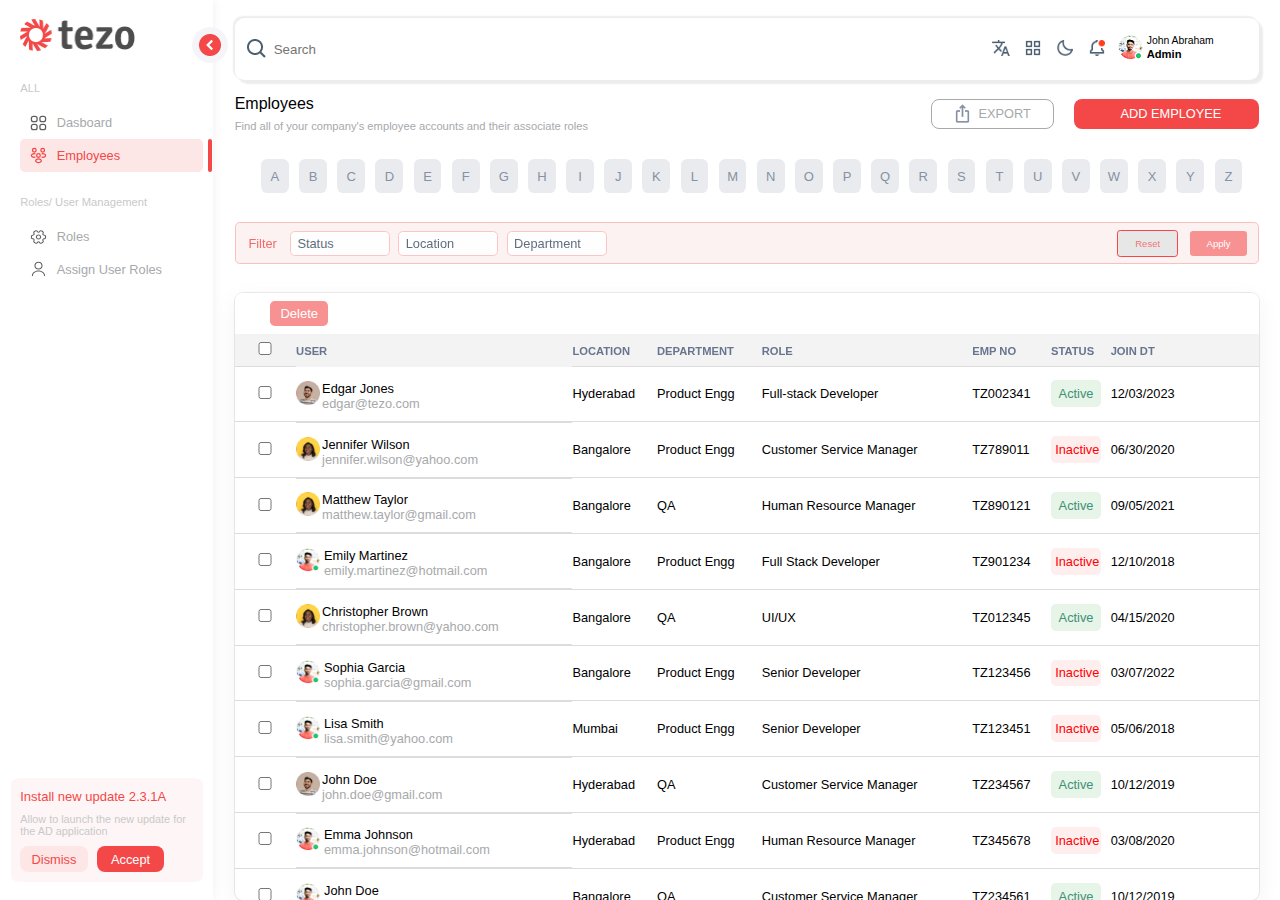
==== index.html @ d66f64e7 "changes" ====
<!DOCTYPE html>
<html lang="en">

<head>
    <meta charset="UTF-8">
    <meta name="viewport" content="width=device-width, initial-scale=1.0">
    <title>Employees</title>
    <link rel="stylesheet" href="style.css">
    <link rel="stylesheet" href="https://cdnjs.cloudflare.com/ajax/libs/font-awesome/6.5.1/css/all.min.css"
        integrity="sha512-DTOQO9RWCH3ppGqcWaEA1BIZOC6xxalwEsw9c2QQeAIftl+Vegovlnee1c9QX4TctnWMn13TZye+giMm8e2LwA=="
        crossorigin="anonymous" referrerpolicy="no-referrer" />
    <link rel="preconnect" href="https://fonts.googleapis.com">
    <link rel="preconnect" href="https://fonts.gstatic.com" crossorigin>
    <link
        href="https://fonts.googleapis.com/css2?family=Roboto:ital,wght@0,100;0,300;0,400;0,500;0,700;0,900;1,100;1,300;1,400;1,500;1,700;1,900&display=swap"
        rel="stylesheet">


</head>

<body>
    <div class="main-body grid" id="main-body">
        <div class="side-bar flex-column" id="side-bar">
            <div class="tezo-logo">
                <img src="/images/TezoLogo.png" alt="Tezo-logo">
            </div>
            <div class="logo-icon">
                <img src="images/tezo Icon.png" alt="Tezos Logo">
            </div>

            <div class="all">
                <div class="light-grey function-name">ALL</div>
                <div class="dasboard grid side-bar-options">
                    <div class="lock-icon"><img src="/images/Horizontal nav/Dashboard.svg" alt="lock-icon"></div>
                    <div class="text grey-color">Dasboard</div>
                    <!-- <div class="selected-mark"></div> -->
                    <!-- <div class="arrow flex"><i class="fa-solid fa-angle-right"></i></div> -->
                </div>
                <!-- <div class="roles grid">
                    <div class="lock-icon"><img src="/images/bx-lock.png" alt="lock-icon"></div>
                    <div class="text grey-color">Roles</div>
                    <div class="arrow flex"><i class="fa-solid fa-angle-right"></i></div>
                </div> -->
                <div class="employees flex-column selected">
                    <div class="employees-bar grid side-bar-options">
                        <div class="lock-icon"><img src="/images/Horizontal nav/Employees.svg" alt="lock-icon"></div>
                        <div class="text">Employees</div>
                        <!-- <div class="arrow flex"><i class="fa-solid fa-angle-right collapse-btn"
                                onclick="collapseEmployee()"></i></div> -->
                        <div class="selected-mark"></div>
                    </div>
                    <div id="employees-sub-options">
                        <div class="employees-sub-options">
                            <div class="grey-color">
                                <div><i class="fa-solid fa-circle"></i></div>All
                            </div>
                            <div class="grey-color">
                                <div><i class="fa-solid fa-circle "></i></div>Active
                            </div>
                            <div class="grey-color">
                                <div class="grey-color"><i class="fa-solid fa-circle"></i></div>In Active
                            </div>
                        </div>

                        <div class="departments">
                            <div class="light-grey function-name">Departments</div>
                            <div class="departments-sub-options">
                                <div class="grey-color">
                                    <div><i class="fa-solid fa-circle"></i></div>
                                    <div>IT</div>
                                    <div class="selected-column-number">
                                        <p>3</p>
                                    </div>
                                </div>

                                <div class="grey-color selected">
                                    <div><i class="fa-solid fa-circle"></i></div>
                                    <div>UI/UX</div>
                                    <div class="selected-column-number">
                                        <p>3</p>
                                    </div>
                                </div>

                                <div class="grey-color">
                                    <div><i class="fa-solid fa-circle"></i></div>
                                    <div>PE</div>
                                    <div class="selected-column-number">
                                        <p>2</p>
                                    </div>
                                </div>

                                <div class="grey-color">
                                    <div><i class="fa-solid fa-circle"></i></div>
                                    <!-- <div>HumanResources</div> -->
                                    <p>Human Resources</p>
                                    <div class="selected-column-number">
                                        <p>24</p>
                                    </div>
                                </div>

                                <div class="grey-color">
                                    <div><i class="fa-solid fa-circle"></i></div>
                                    <div>Sales</div>
                                    <div class="selected-column-number">
                                        <p>12</p>
                                    </div>
                                </div>
                            </div>
                        </div>
                    </div>
                </div>




                <!-- <div class="user-management"> -->
                <div class="light-grey function-name">Roles/ User Management</div>
                <!-- <div class="user-management-sub-options"> -->

                <a href="/Roles/Roles.html">
                    <div class="user-management__roles grid side-bar-options">
                        <div class="lock-icon"><img src="/images/Horizontal nav/Roles.svg" alt="lock-icon"></div>
                        <div class="text grey-color">Roles</div>
                        <div class="arrow flex"><i class="fa-solid fa-angle-right dark-grey"></i></div>
                        <!-- <div class="employee-selected-mark"></div> -->
                    </div>
                </a>

                <div class="user-management__assign grid side-bar-options">
                    <!-- <div class="lock-icon"><svg xmlns="http://www.w3.org/2000/svg" width="1em" height="1em" viewBox="0 0 24 24"><path fill="currentColor" d="M4 22a8 8 0 1 1 16 0h-2a6 6 0 0 0-12 0zm8-9c-3.315 0-6-2.685-6-6s2.685-6 6-6s6 2.685 6 6s-2.685 6-6 6m0-2c2.21 0 4-1.79 4-4s-1.79-4-4-4s-4 1.79-4 4s1.79 4 4 4"/></svg></div> -->
                    <div class="lock-icon assign-roles-img"><img src="/images/Horizontal nav/assign user.svg"
                            alt="lock-icon"></div>
                    <div class="text grey-color assign-roles">Assign User Roles</div>
                    <div class="arrow flex"><i class="fa-solid fa-angle-right light grey"></i></div>
                    <!-- <div class="employee-selected-mark"></div> -->
                    <!-- </div> -->
                </div>
            </div>

            <div class="install-update flex-column">
                <div class="update-text">Install new update 2.3.1A</div>
                <div class="update-desc light-grey">Allow to launch the new update for the AD application</div>
                <div class="update-options flex">
                    <div class="dismiss-button flex">Dismiss</div>
                    <div class="accept-button flex">Accept</div>
                </div>
            </div>
        </div>
        <div class="employees-detail flex-column">
            <img src="/images/handle.png" alt="" class="collapse-btn collapse-button" onclick="collapseSection()">
            <div class="search-bar flex">
                <div class="flex">
                    <img src="/images/bx-search.png" alt="search" class="search-icon">
                    <div class="search-input"><input type="text" placeholder="Search" /></div>
                </div>

                <div class="search-bar-name-block search-bar-name-block-employee flex">
                    <div class="language-icon search-bar-icon"><img src="/images/IconButton.png" alt="language-icon">
                    </div>
                    <div class="block-icon search-bar-icon"><img src="/images/icon1.png" alt="language-icon"></div>
                    <div class="theme-icon search-bar-icon"><img src="/images/icon2.png" alt="language-icon"></div>
                    <div class="notification-icon search-bar-icon"><img src="/images/icon3.png" alt="language-icon">
                    </div>
                    <div class="admin flex">
                        <div class="admin-img"><img src="/images/admin-search.png" alt="admin"></div>
                        <div>
                            <div class="admin__name">John Abraham</div>
                            <div class="admin__profile"><b>Admin</b></div>
                        </div>
                        <div class="arrow flex"><i class="fa-solid fa-angle-down"></i></div>

                    </div>

                </div>
                <img src="/images/handle.png" alt="" class="collapse-btn collapse-up-button " id="collapse-up-button"
                    onclick="collapseDropdownTopbar()">
            </div>

            <div class="topbar-dropdown flex-column" id="topbar">

                <div class="export-btn dropdown-btn"><svg xmlns="http://www.w3.org/2000/svg" width="1em" height="1em"
                        viewBox="0 0 256 256">
                        <path fill="currentColor"
                            d="M220 112v96a20 20 0 0 1-20 20H56a20 20 0 0 1-20-20v-96a20 20 0 0 1 20-20h24a12 12 0 0 1 0 24H60v88h136v-88h-20a12 12 0 0 1 0-24h24a20 20 0 0 1 20 20M96.49 72.49L116 53v83a12 12 0 0 0 24 0V53l19.51 19.52a12 12 0 1 0 17-17l-40-40a12 12 0 0 0-17 0l-40 40a12 12 0 1 0 17 17Z" />
                    </svg> Export</div>
                <div class="add-emp-btn  dropdown-btn"> <i class="fa-solid fa-plus"></i> Add</div>
                <div class="filter-btn  dropdown-btn" onclick="showFilter()"><svg xmlns="http://www.w3.org/2000/svg"
                        width="1em" height="1em" viewBox="0 0 24 24">
                        <g fill="none" fill-rule="evenodd">
                            <path
                                d="M24 0v24H0V0zM12.593 23.258l-.011.002l-.071.035l-.02.004l-.014-.004l-.071-.035c-.01-.004-.019-.001-.024.005l-.004.01l-.017.428l.005.02l.01.013l.104.074l.015.004l.012-.004l.104-.074l.012-.016l.004-.017l-.017-.427c-.002-.01-.009-.017-.017-.018m.265-.113l-.013.002l-.185.093l-.01.01l-.003.011l.018.43l.005.012l.008.007l.201.093c.012.004.023 0 .029-.008l.004-.014l-.034-.614c-.003-.012-.01-.02-.02-.022m-.715.002a.023.023 0 0 0-.027.006l-.006.014l-.034.614c0 .012.007.02.017.024l.015-.002l.201-.093l.01-.008l.004-.011l.017-.43l-.003-.012l-.01-.01z" />
                            <path fill="currentColor"
                                d="M3 4.5A1.5 1.5 0 0 1 4.5 3h15A1.5 1.5 0 0 1 21 4.5v2.086A2 2 0 0 1 20.414 8L15 13.414v7.424a1.1 1.1 0 0 1-1.592.984l-3.717-1.858A1.25 1.25 0 0 1 9 18.846v-5.432L3.586 8A2 2 0 0 1 3 6.586zM5 5v1.586l5.56 5.56a1.5 1.5 0 0 1 .44 1.061v5.175l2 1v-6.175c0-.398.158-.78.44-1.06L19 6.585V5z" />
                        </g>
                    </svg>Filter</div>
                <div class="profile-btn  dropdown-btn"><img src="images/profile-setting.png" alt=""> profile</div>

            </div>

            <div class="heading heading-employees flex">
                <div class="heading-text">
                    <div class="employee-heading">Employees</div>
                    <div class="heading-desc grey-color">Find all of your company's employee accounts and their
                        associate roles</div>
                </div>
                <button class="export-button flex" onclick="tableToCSV()">
                    <img src="/images/Masked Icon.png" alt="Export">
                    <p class="grey-color">EXPORT</p>
                </button>

                <!-- <a href="/add%20Employee/add-employee.html" class="add-employee-button flex"> -->
                <a href="#" class="add-employee-button flex" onclick="openAddEmployeeModal()">
                    <button class="flex">
                        <i class="fa-solid fa-plus"></i>
                        <p class="grey-color">ADD EMPLOYEE</p>
                    </button>
                </a>
            </div>

            <div class="a-to-z-filter flex">
                <img id="filter-icon" src="images/filter-icon-black.svg" alt="filter">
                <div>A</div>
                <div>B</div>
                <div>C</div>
                <div>D</div>
                <div>E</div>
                <div>F</div>
                <div>G</div>
                <div>H</div>
                <div>I</div>
                <div>J</div>
                <div>K</div>
                <div>L</div>
                <div>M</div>
                <div>N</div>
                <div>O</div>
                <div>P</div>
                <div>Q</div>
                <div>R</div>
                <div>S</div>
                <div>T</div>
                <div>U</div>
                <div>V</div>
                <div>W</div>
                <div>X</div>
                <div>Y</div>
                <div>Z</div>
            </div>
            <div class="filter-bar  flex">
                <div class="flex filter-options-container">
                    <div>Filter</div>

                    <img src="images/filter-3-line red.svg" alt="filter" class="red-filter">

                    <div class="flex-column " id="status-filter">
                        <div class="filter-options dark-grey flex-column" onclick="displayStatusFilter()">Status</div>
                        <div class="status-dropdown hide">
                            <div class="Active"><input type="checkbox">Active</div>
                            <div class="Inactive"><input type="checkbox">In Active</div>
                        </div>
                    </div>

                    <div class="flex-column " id="location-filter">
                        <div class="filter-options dark-grey flex-column" onclick="displayLocationFilter()">
                            Location</div>
                        <div class="location-dropdown hide">
                            <div class="Hyderabad"><input type="checkbox">Hyderabad</div>
                            <div class="Bangalore"><input type="checkbox">Bangalore</div>
                            <div class="Mumbai"><input type="checkbox">Mumbai</div>
                        </div>

                    </div>

                    <div class="flex-column" id="department-filter">
                        <div class="filter-options dark-grey flex-column" onclick="displayDepartmentFilter()">Department</div>
                        <div class="department-dropdown hide">
                            <div class="ProductEngg"><input type="checkbox">Product Engg</div>
                            <div class="QA"><input type="checkbox">QA</div>
                        </div>
                    </div>
                </div>
                <div class="flex filter-action">
                    <div class="reset-btn flex" onclick="resetFilter()">Reset</div>
                    <div class="apply-btn flex" onclick="applyFilter()">Apply</div>
                </div>
            </div>

            <div class="employee-list-body flex-column">
                <div class="list-updation-bar flex">
                    <img src="images/arrow-turn left -down.png" alt="arrow" div class="left-down-arrow">
                    <div class="delete-btn" onclick="openDeleteConfirmation()">Delete</div>
                    <img src="images/table-add.png" alt="add-employee" class="add-list-btn" onclick="displayEmpForm()">
                </div>

                <table id="employee-table" class="employee-table">
                    <thead>
                        <th class="check-box-col">
                            <input type="checkbox" onclick="selectAllRow()" />
                        </th>
                        <th class="col col-user">
                            <span>USER</span>
                            <i class="fa-solid fa-sort"></i>
                        </th>
                        <th class="col col-location">
                            <span>LOCATION</span>
                            <i class="fa-solid fa-sort"></i>
                        </th>
                        <th class="col col-department">
                            <span>DEPARTMENT</span>
                            <i class="fa-solid fa-sort"></i>
                        </th>
                        <th class="col col-role">
                            <span>ROLE</span>
                            <i class="fa-solid fa-sort"></i>
                        </th>
                        <th class="col col-emp-no">
                            <span>EMP NO</span>
                            <i class="fa-solid fa-sort"></i>
                        </th>
                        <th class="col col-status">
                            <span>STATUS</span>
                            <i class="fa-solid fa-sort"></i>
                        </th>
                        <th class="col col-join-dt">
                            <span>JOIN DT</span>
                            <i class="fa-solid fa-sort"></i>
                        </th>
                        <th>
                            <i class="fa-solid fa-ellipsis"></i>
                        </th>
                        </tr>

                    </thead>
                    <tbody>

                    </tbody>
                </table>
            </div>

            <div class="add-employee-form">
                <h1>Add Employee</h1>
                <form id="employeeForm" class="employee-form flex-column" novalidate>

                    <div class="profile-image-container flex" id="profileImageContainer">
                        <div class="default-profile-photo flex">
                            <img src="/images/add-employee-default-user.svg" alt="Default User Image"
                                id="profileImagePreview" />
                        </div>

                        <label for="profileImageInput" class="upload-profile-pic-btn flex">
                            <!-- <button id="addProfilePhotoButton" type="button" class="upload-profile-pic-btn"> -->
                                Upload Profile Picture
                            </label>

                                <input type="file" id="profileImageInput" name="profileImage" accept="image/*" />
                            <!-- </button> -->
                    </div>

                    <div class="employee-detail-form">
                        <div class="employee-form-profile-details flex-column">
                            <div class="personal-information-container">
                                <h2>Personal Information</h2>
                                <div class="personal-information">
                                    <div class="flex">
                                        <div class="input-field-container">
                                            <label for="empNo">Emp No</label>
                                            <input type="text" id="empNo" name="empNo"  placeholder="Employee no" />
                                            <span></span>
                                        </div>
                                    </div>

                                    <div class="flex">
                                        <div class="input-field-container fName-Container">
                                            <label for="firstName">First Name</label>
                                            <input  type="text" id="firstName" name="firstName"
                                                placeholder="First Name"  />
                                            <span></span>

                                        </div>
                                        <div class="input-field-container lName-Container">
                                            <label for="lastName">Last Name</label>
                                            <input  type="text" id="lastName" name="lastName"
                                                placeholder="Last Name" />
                                            <span></span>

                                        </div>
                                        <div class="input-field-container">
                                            <label for="dob">Date of Birth</label>
                                            <input type="date" id="dob" name="dob" class="date-input"
                                                placeholder="Select" />
                                        </div>
                                    </div>
                                    <div class="flex">
                                        <div class="input-field-container email-Container">
                                            <label for="email">Email Id</label>
                                            <input  type="email" id="email" name="email"
                                                placeholder="Joe.j@Technover.com" />
                                            <span></span>

                                        </div>
                                        <div class="input-field-container mobile-Container">
                                            <label for="mobileNumber">Mobile Number</label>
                                            <input type="number" id="mobileNumber" name="mobileNumber"
                                                placeholder="0000000000" />
                                            <span></span>

                                        </div>
                                    </div>
                                </div>


                            </div>
                            <div class="employment-information-container">
                                <h2>Employment Information</h2>
                                <div class="employment-information">
                                    <div class="flex">
                                        <div class="input-field-container joining-date">
                                            <label for="joiningDate"> Joining Date</label>
                                            <input  type="date" id="joiningDate" name="joiningDate" />
                                            <span></span>

                                        </div>
                                        <div class="input-field-container location-container">
                                            <label for="location">Location</label>
                                            <select id="location" name="location">
                                                <option value="" hidden>select</option>
                                                <option value="Hyderabad">Hyderabad</option>
                                                <option value="Bangalore">Bangalore</option>
                                                <option value="Mumbai">Mumbai</option>
                                            </select>
                                            <span></span>
                                        </div>
                                    </div>
                                    <div class="flex">
                                        <div class="input-field-container jobTitle-container">
                                            <label for="jobTitle">Job Title</label>
                                            <select id="jobTitle" name="jobTitle">
                                                <option value="" hidden>select</option>
                                                <option value="UXDesigner">UX Designer</option>
                                                <option value="Front End Developer">Front End Developer</option>
                                                <option value="Back End Developer">Back End Developer</option>
                                                <option value="Full Stack Developer">Full Stack Developer</option>
                                            </select>
                                            <span></span>
                                        </div>
                                        <div class="input-field-container department-container">
                                            <label for="department">Department</label>
                                            <select id="department" name="department">
                                                <option value="" hidden>select</option>
                                                <option value="UI/UX">UI/UX</option>
                                                <option value="Human Resources">Human Resources</option>
                                                <option value="Marketing">Marketing</option>
                                                <option value="IT">IT</option>
                                                <option value="Management">Management</option>
                                                <option value="Finance">Finance</option>
                                            </select>
                                            <span></span>
                                        </div>

                                    </div>
                                </div>
                                <div class="form-buttons">
                                    <button type="cancel" onclick="closeAddEmployeeModal()">Cancel</button>
                                    <button type="submit" id="submitButton" data-dismiss="modal">Add Employee</button>
                                </div>
                            </div>
                        </div>
                    </div>
                </form>
            </div>
            <div class="delete-confirmation flex-column">
                <p>Are you sure you want to delete selected rows</p>
                <div class="btn-group ">
                    <button type="submit" class="yes" onclick="deleteRow()">Yes</button>
                    <button type="reset" class="no" onclick="closeDeleteConfirmation()">No</button>
                </div>
            </div>
        </div>
    </div>
</body>
<script src="employeeHomePage.js"></script>
<script src="script.js"></script>


</html>
---- style.css ----
* {
    padding: 0px;
    margin: 0px;
    font-family: "Roboto", sans-serif;
}

::-webkit-scrollbar {
    display: none;
}

a {
    text-decoration: none;
}

.flex {
    display: flex;
}

.hide {
    display: none;
}

.flex-column {
    display: flex;
    flex-direction: column;
}

.grid {
    display: grid;
}

.grey-color {
    color: #a7a9ab;
}

.light-grey {
    color: #c8c9ca;
}

.dark-grey {
    color: #4c5f71
}

.main-body {
    grid-template-columns: 1fr 5fr;
    min-height: 100vh;
    transition: 0.3s ease-in-out;
    /* overflow-y: hidden; */
}

.side-bar,
.employees-detail {
    height: 100vh;
}

.side-bar {
    box-shadow: 1px 0px 10px rgba(0, 0, 0, 0.057);
    overflow-x: hidden;
    padding-left: 5%;
    padding-right: 5%;
}

.function-name {
    font-size: .7rem;
    padding-bottom: 7%;
}

.tezo-logo img {
    padding-top: 10%;
    padding-left: 5%;
    width: 60%;
}

.logo-icon img {
    display: none;
    margin-left: .5rem;
    height: 4rem;
    width: 4rem;
}

.logo,
.all,
.user-management {
    padding-left: 5%;
}

.all>:nth-child(4) {

    margin-top: 1.5rem;
}

.logo {
    margin-bottom: 5%;
}

.lock-icon {
    display: flex;
    justify-content: center;
    align-items: center;
}

.lock-icon img {
    height: 50%;
}

.arrow {
    justify-content: center;
    align-items: center;
}

.arrow i {
    font-size: .9rem;
}

.side-bar-options {
    grid-template-columns: 1fr 3fr 1fr;
}

.dasboard,
.roles,
.employees-bar,
.user-management__assign,
.user-management__roles {
    grid-template-columns: 1fr 3fr 1fr;
}

.text {
    padding-top: 8%;
    padding-bottom: 8%;
    font-size: .8rem;
}


.employees .selected {
    color: #f44848;
}

.employees-bar {
    position: relative;
    background-color: #fde6e6;
    border-radius: .3rem;
}

.selected-mark {
    width: 2%;
    border-radius: .5rem;
    position: absolute;
    height: 100%;
    right: -5%;
    background-color: #f44848;
}


/* .side-bar-options:hover{
    position: relative;
    background-color: #fde6e6;
    border-radius: .3rem;
    color: #f44848;
} */

#employees-sub-options {
    display: none;
}

.employees-sub-options div {
    padding-top: 10%;
    display: grid;
    font-size: .7rem;
    font-weight: 450;
    grid-template-columns: 1fr 6fr;
}

.employees-sub-options i {
    font-size: .4rem;
}

.departments-sub-options>:first-child {
    padding-top: 0%;
}

.fa-circle {
    margin-left: .6rem;
    margin-top: auto;
    margin-bottom: auto;
    font-size: .3rem;
}

.departments-sub-options div {
    margin-top: 5%;
    margin-bottom: 5%;
    display: grid;
    grid-template-columns: 1fr 3fr 1fr;
    font-size: .7rem;
    font-weight: 450;
}

.departments-sub-options i {
    font-size: 0.4rem;
}

.selected-column-number {
    justify-content: center;
    align-items: center;
    display: flex;
}

.selected-column-number p {
    padding-right: .4rem;
    padding-left: .4rem;
    background-color: #feeeee;
    color: #f44848;
    text-align: center;
    border-radius: 1rem;
}

.departments .selected {
    background-color: #f7f8f9;
}

.departments .selected>:last-child p {
    background-color: #f44848;
    color: white;
}

.user-management,
.departments,
.install-update,
.all {
    margin-top: 3vh;
}

.install-update {
    font-size: small;
    justify-content: space-around;
    border-radius: 5%;
    background-color: #fef6f6;
    padding-left: 5%;
    padding-top: 5%;
    padding-bottom: 5%;
    margin-top: auto;
    margin-bottom: 2vh;

}


.update-text {
    padding-top: 1%;
    color: #f44848;
    font-weight: 4800;
}

.update-desc {
    padding-top: 5%;
    font-size: smaller;
}

.dismiss-button,
.accept-button {
    cursor: pointer;
    padding-left: 6%;
    padding-right: 6%;
    padding-top: 3%;
    padding-bottom: 3%;
    border-radius: .5rem;
    justify-content: center;
}

.update-options {
    padding-top: 5%;
}

.dismiss-button {
    font-size: .8rem;
    width: 25%;
    background-color: #fde6e6;
    color: #f44848;
}

.accept-button {
    font-size: .8rem;
    width: 25%;
    margin-left: 5%;
    background-color: #f44848;
    color: white;
}

.all .selected {
    color: #f44848;

}

.employees-detail {
    position: relative;
    padding-right: 2%;
    /* padding-left: 5%; */
    padding-left: 2%;
}

.collapse-button {
    cursor: pointer;

    position: absolute;
    border: none;
    border-radius: 50%;
    top: 3vh;
    left: -2%;
}

.collapse-button img {
    height: 2vw;
    width: 2vw;
    object-fit: cover;
}

.search-bar {

    justify-content: space-between;
    align-items: center;
    margin-top: 2vh;
    padding: 1.5vh .5% 1.5vh 1%;
    box-shadow: 0.2rem 0.2rem .1rem rgba(0, 0, 0, 0.073), -0.1rem -0.1rem .1rem rgba(0, 0, 0, 0.073);
    border-radius: .6rem;

}


.search-input {
    width: 100%;
    z-index: 2;
}

.search-input input:focus {
    outline: none;

}

.search-input input {
    height: 2rem;
    width: 100%;
    padding-left: 1%;
    border: none;
}

.search-bar>:first-child {
    width: 50%;
    height: 100%;
    align-items: center;
}

.search-bar-name-block {
    margin-right: 1vw;
    align-items: center;
    font-size: .8rem;
}

.search-bar-icon img {
    /* width: 20%; */
    height: 2rem;
}

.admin {
    width: 10vw;
    padding-left: 2%;
    height: 100%;
}

.admin-img {
    padding-right: 1.5%;
}

.admin__name {
    font-size: .65rem;
    word-wrap: normal;
}

.admin__profile {
    margin-top: 3%;
    font-size: .7rem;
    font-weight: bold;
}

.search-bar-name-block .fa-angle-down {
    padding-left: 1vw;
    color: black;
}

.heading {
    margin-top: 1.5%;
    align-items: center;
    justify-content: flex-end;
    gap: 2%;
    /* height: 3rem; */
    margin-bottom: 1.5%;
}

.heading-text {
    margin-right: auto;
    font-size: 1rem;
}

.employee-heading {
    padding-bottom: 2%;
    font-size: 1rem;
}

.heading-desc {
    font-size: .7rem;

}

.export-button img {
    padding-right: 5%;
}

.export-button {
    justify-content: center;
    background: white;
    align-items: center;
    border: 1px solid#a7a9ab;
    border-radius: .5rem;
    padding: 0.5%;
    padding-right: 0.7%;
    height: 80%;
    width: 12%;
    cursor: pointer;
}


.add-employee-button {
    cursor: pointer;
    justify-content: center;
    background-color: #f44848;
    border-radius: .5rem;
    align-items: center;
    height: 60%;
    padding: 0.4% 0.5%;
    width: 17%;
}

.add-employee-button button {
    cursor: pointer;
    background-color: #f44848;
    border: none;
    justify-content: center;
    width: 100%;
}

.add-employee-button p {
    color: white;
}

.add-employee-button i {
    color: white;
    padding-right: 5%;
}

.heading button p {
    font-size: .8rem;
}

.a-to-z-filter {
    padding: 1rem;
    justify-content: space-between;
    align-items: center;
}

.a-to-z-filter>:first-child {
    height: 80%;
    opacity: 0.6;
}

.a-to-z-filter>:first-child.selected {
    content: url(images/filter-icon-red.svg);
}


.filter-bar {
    z-index: 1;
    margin: 2vh 0;
    justify-content: space-between;
    align-items: center;
    border: 1px solid #fac0c0;
    border-radius: .3rem;
    padding: 0 1%;
    flex-wrap: nowrap;
    background-color: #fdf2f2;
}

.filter-bar>:first-child>:first-child {
    color: #f44848;
    font-size: .8rem;
    opacity: .9;
    margin-left: .5%;
}

.filter-options-container {
    width: 50%;
    height: 2.5rem;
    opacity: 0.9;
    gap: 1%;
    align-items: center;

}



.filter-options,
.department-dropdown div,
.location-dropdown div,
.status-dropdown div {
    cursor: pointer;
    margin-top: 0;
    font-size: .6rem;
    padding: .25rem .4rem;
    border: 1px solid #fac0c0;
    border-radius: .3rem;
    background-color: #fff;

}

.filter-options {
    margin-left: vw;
    height: 70%;
    display: flex;
    justify-content: center;
    font-size: .8rem;
}

#location-filter,
#status-filter,
#department-filter {
    margin-left: .2rem;
    width: 20%;
    position: relative;
}

.department-dropdown,
.location-dropdown,
.status-dropdown {
    position: absolute;
    width: 100%;
    top: 100%;
}

.department-dropdown input,
.location-dropdown input,
.status-dropdown input {
    margin-right: .5rem;
}

.filter-action {
    justify-content: space-between;
    align-items: center;
    width: 13%;
    height: 100%;
}

.reset-btn,
.apply-btn {
    cursor: pointer;
    font-size: .6rem;
    align-items: center;
    padding: .5% 13%;
    border-radius: .2rem;
    height: 60%;
}


.reset-btn {
    background-color: #e8e7e7;
    color: #f44848bb;
    border: 1px solid #f44848;
}

.reset-btn.active {
    background-color: #fff;
    color: #f44848;
}

.apply-btn {
    background-color: #f89191;
    color: #fff;
}

.apply-btn.active {
    background-color: #f44848;
}

.a-to-z-filter div:not(:first-child) {
    padding: .3rem 0;
    display: flex;
    justify-content: center;
    align-items: center;
    width: 2.8%;
    height: 100%;
    font-size: small;
    background-color: #eaebee;
    cursor: pointer;
    color: #8592a3;
    border-radius: .4rem;
}

.a-to-z-filter div.selected {
    color: #fff;
    background-color: #f44848;
}

.employee-list-body {
    z-index: 0;
    margin-top: 1%;
    border-radius: .5rem;
    width: 100%;
    position: relative;
    overflow: auto;
    box-shadow: rgba(0, 0, 0, 0.05) 0px 6px 24px 0px, rgba(0, 0, 0, 0.08) 0px 0px 0px 1px;
}

.list-updation-bar {
    background-color: white;
    position: sticky;
    top: 0%;
    /* padding: 1% 2% 1% 1%; */
    padding: .5rem 1rem .5rem 1rem;
    align-items: center;
}

.delete-btn {
    cursor: pointer;
    margin-left: 2%;
    padding: .5% 1%;
    border-radius: .3rem;
    background-color: #f89191;
    color: #fff;
    font-weight: 300;
    font-size: small;
}

.add-list-btn {
    margin-left: auto;
}

.list-heading {
    background-color: #fafafc;
    color: #8592a3;
    font-weight: 500;
    font-size: smaller;
}

.fa-sort {
    margin-left: 1%;
    font-size: xx-small;
}

.list-profile {
    padding-top: 5%;
}

.list-profile img {
    height: 60%;
    padding-right: 2px;
}

.employee-list:hover {
    background-color: #fff4f4;
}

.list-heading:hover {
    background-color: #fafafc;
}

.employee-table {
    border-collapse: collapse;
    height: 100%;
    overflow-y: scroll;
}

th,
td {
    text-align: left;
    border-top: 1px solid #DCDCDD;
    color: black;
    border-bottom: 1px solid #DCDCDD;
}

.check-box-col,
tr>:last-child {
    text-align: center;
    width: 6%;
}

tr>:last-child {
    cursor: pointer;

}

.check-box-col input[type="checkbox"] {
    width: 1rem;
    cursor: pointer;

}

thead {
    background-color: #f3f3f3;
    position: sticky;
    top: 2.6rem;

}

th {
    color: #68758E;
    border: none;
    height: 2rem;
}

td {
    height: 2.5rem;
}

th span {
    font-size: 0.7rem;
}

.list-profile {
    padding-top: 5%;
}

.col {
    width: auto;
    font-size: 1vw;
}

.list-profile-name,
.list-profile-mail {
    font-size: 1vw;

}

.btn-active,
.btn-inactive {
    text-align: center;
    border-radius: 5px;
    /* padding: 0.5rem; */
    width: 70%;
    padding: 10% 7%;
    border-radius: .3rem;
    text-align: center;
}

.btn-active {
    background-color: #e7f4e8;
    color: #419077;
}

.btn-inactive {
    background-color: #feeeee;
    color: red;
}


.collapse-up-button {
    display: none;
    transform: rotate(-90deg);
}

.topbar-dropdown {
    margin-top: 1vh;
    transition: 0.3s ease-in-out;
    display: none;
    position: absolute;
    width: 100%;
    top: 10vh;
    right: 2%;
    z-index: 2;
}

.topbar-dropdown>:first-child {
    border-radius: .5rem .5rem 0 0;
}

.topbar-dropdown>:last-child {
    border-radius: 0 0 .5rem .5rem;
}

.dropdown-btn {
    margin-left: auto;
    border: 1px solid #f44848;
    padding-left: .5rem;
    display: flex;
    height: 5vh;
    align-items: center;
    width: 15%;
    font-size: 1rem;
    gap: 1rem;
    background-color: white;
}

.dropdown-btn>:hover {
    background-color: #f89191;

}


@media (max-width: 1400px) {
    html {
        font-size: 16px;
    }
}


@media (max-width: 1080px) {
    html {
        font-size: 16px;
    }

    .main-body {
        grid-template-columns: 0fr 5fr;
        overflow-x: hidden;
    }

    .collapse-button {
        transform: rotate(180deg);
        left: -1%;
    }

    .employees-detail {
        padding-left: 5%;
    }

    .search-bar-name-block {
        margin-right: 3vw;
    }

    .filter-options {
        font-size: 0.8rem;
    }

    .filter-action {
        width: 18%;
    }

    .reset-btn,
    .apply-btn {
        font-size: .7rem;
    }

    .add-employee-button,
    .export-button {
        height: 55%;
    }

    .col-join-dt {
        display: none;
    }

    .col {
        font-size: .8rem;
    }

    .list-profile-name {
        font-size: .9rem;
    }

    .list-profile-mail {
        font-size: .8rem;
    }

    .heading button p {
        font-size: .6rem;
    }

    .filter-bar,
    .a-to-z-filter {
        display: flex;
    }

    .search-bar-name-block-employee {
        display: flex;
    }

}




@media (max-width: 768px) {

    .filter-action {
        width: 18%;
    }

    .filter-bar,
    .a-to-z-filter {
        display: none;
    }

    .search-bar-name-block-employee {
        display: none;
    }

    .collapse-up-button {
        display: inline-block;
        margin-right: 1em;
    }

    .col-role,
    .col-location {
        display: none;
    }

    .check-box-col,
    tr>:last-child {
        text-align: center;
        width: 10%;
    }

    thead {
        top: 2.42rem;
    }

    .assign-roles-img {
        height: 80%;
    }
}

tr {
    position: relative;
}

.child {
    padding-left: .5rem;
    font-size: .8rem;
    color: black;
    height: 1.2rem;
    border: 1px solid red;
    border-radius: .2rem;
}

.ellipsis-menu {
    z-index: 2;
    border-radius: .5rem;
    position: absolute;
    right: 0%;
    background-color: #fdf2f2;
    width: 10%;
    /* border: 1px solid red; */
}

.show-ellipsis-menu {
    display: block;
}

.hide-ellipsis-menu {
    display: none;
}

thead,
.list-updation-bar {
    z-index: 1;
}








.add-employee-form {
    visibility: hidden;
    box-shadow: rgba(0, 0, 0, 0.35) 0px 5px 15px;
    transform: translateY(-100%);
    scale: 0.1;
    border-radius: 1rem;
    background-color: #fff;
    z-index: 4;
    padding-left: 3%;
    position: absolute;
    top: 5%;
    left: 10%;
    transition: transform 0.4s, top 0.4s;
}

.show-addEmployee-form {
    visibility: visible;
    transform: translateY(0%);
    scale: 1;
    /* transition: transform 0.4s, bottom 0.4s; */
}


.add-employee-form h1 {
    margin-top: 1vh;
    margin-bottom: 1vh;
    font-weight: normal;
    font-size: 1.2rem;

}

.default-profile-photo {
    object-fit: cover;
    overflow: hidden;
    width: 3.5rem;
    height: 3.5rem;
    justify-content: center;
    align-items: center;
    background-color: #c8c9ca;
    border-radius: 50%;
    margin: .5rem 0;
}

.default-profile-photo img {
    height: 100%;
}

.input-field-container input::placeholder {
    color: #8792A4;
}

.input-field-container input:focus {
    outline-color: #4c9aff;
}

.input-field-container input {
    border: 1px solid #8792A4 !important;
}

.add-employee-form h2 {
    /* font-weight: normal; */
    font-size: .8rem;
}

.add-employee-form.active {
    margin: 0 1rem 2rem 2.5rem;
    display: flex;
    flex-direction: column;
    color: black;
}

.profile-image-container {
    align-items: center;
    cursor: pointer;
    height: 100%;
}

.upload-profile-pic-btn input {
    cursor: pointer;
}



.employee-form-profile-details {
    width: 100%;
}

.employee-form-profile-details input {
    height: 1.5rem;
    width: 15rem;
}

.employment-information-container select {
    height: 1.5rem;
    width: 24rem;
}

.employment-information-container input {
    height: 1.5rem;
    width: 24rem;
}

.input-field-container {
    display: flex;
    flex-direction: column;
    margin: .5rem .5rem 0 0;
}

.input-field-container label {
    margin-bottom: 0.5rem;
    color: #2D3446;
}

label {
    font-size: .8rem;
}

.form-buttons {
    display: flex;
    flex-direction: row;
    margin-top: 1rem;
    margin-right: 1rem;
    margin-bottom: .7rem;
    justify-content: flex-end;
}

.upload-profile-pic-btn {
    height: 1rem;
    cursor: pointer;
    position: relative;
    padding: .5% .7%;
    margin-left: 1.5rem;
    background-color: #F44848;
    border-radius: .2rem;
    outline: none;
    border: none;
    color: white;
}

.profile-image-container input {
    cursor: pointer;
    opacity: 0;
    position: absolute;
}

.form-buttons button {
    cursor: pointer;
    border: none;
    margin-right: 1rem;
    font-size: .8rem;
    background-color: #fde6e6;
    padding: 0.5rem;
    color: #f44848;
    width: 15%;
    border-radius: .4rem;
    text-align: center;
}

.form-buttons>:last-child {
    background-color: #f44848;
    color: white;
}

.employment-information-container {
    margin-top: 2vh;
}

.add-employee-form span {
    /* color: red; */
    font-size: .7rem;
}

.delete-confirmation {
    justify-content: center;
    align-items: center;
    position: absolute;
    background-color:  #fdf2f2;
    top: 5%;
    left: 25%;
    height: 20vh;
    width: 30vw;
    visibility: hidden;
    box-shadow: rgba(0, 0, 0, 0.35) 0px 5px 15px;
    transform: translateY(-100%);
    scale: 0.1;
    border-radius: 1rem;
    /* background-color: #fff; */
    z-index: 4;
    position: absolute;
    transition: transform 0.4s, top 0.4s;
}

.show-delete-confirmation {
    visibility: visible;
    transform: translateY(0%);
    scale: 1;
    /* transition: transform 0.4s, bottom 0.4s; */
}

.delete-confirmation p {
    margin-bottom: 2vh;
}

.delete-confirmation button {
    border: 1.5px solid #fac0c0;
    color: white;
    background-color: #F44848;
    cursor: pointer;
    height: 1.5rem;
    width: 5rem;
    border-radius: .3rem;
}
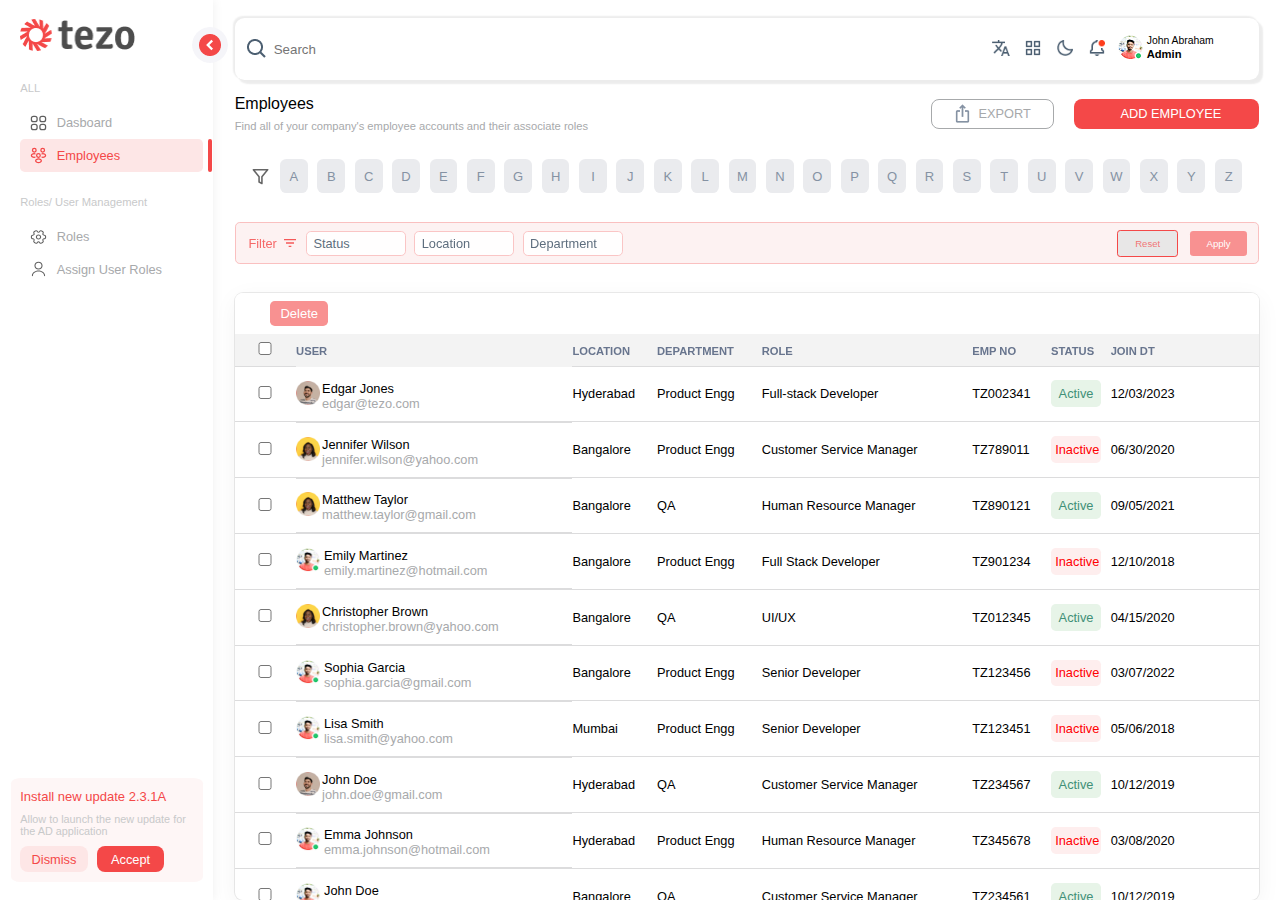
==== commit 91e4176c: "Changes" ====
--- a/index.html
+++ b/index.html
@@ -6,14 +6,10 @@
     <meta name="viewport" content="width=device-width, initial-scale=1.0">
     <title>Employees</title>
     <link rel="stylesheet" href="style.css">
-    <link rel="stylesheet" href="https://cdnjs.cloudflare.com/ajax/libs/font-awesome/6.5.1/css/all.min.css"
-        integrity="sha512-DTOQO9RWCH3ppGqcWaEA1BIZOC6xxalwEsw9c2QQeAIftl+Vegovlnee1c9QX4TctnWMn13TZye+giMm8e2LwA=="
-        crossorigin="anonymous" referrerpolicy="no-referrer" />
+    <link rel="stylesheet" href="https://cdnjs.cloudflare.com/ajax/libs/font-awesome/6.5.1/css/all.min.css" integrity="sha512-DTOQO9RWCH3ppGqcWaEA1BIZOC6xxalwEsw9c2QQeAIftl+Vegovlnee1c9QX4TctnWMn13TZye+giMm8e2LwA==" crossorigin="anonymous" referrerpolicy="no-referrer" />
     <link rel="preconnect" href="https://fonts.googleapis.com">
     <link rel="preconnect" href="https://fonts.gstatic.com" crossorigin>
-    <link
-        href="https://fonts.googleapis.com/css2?family=Roboto:ital,wght@0,100;0,300;0,400;0,500;0,700;0,900;1,100;1,300;1,400;1,500;1,700;1,900&display=swap"
-        rel="stylesheet">
+    <link href="https://fonts.googleapis.com/css2?family=Roboto:ital,wght@0,100;0,300;0,400;0,500;0,700;0,900;1,100;1,300;1,400;1,500;1,700;1,900&display=swap" rel="stylesheet">
 
 
 </head>
@@ -31,19 +27,15 @@
             <div class="all">
                 <div class="light-grey function-name">ALL</div>
                 <div class="dasboard grid side-bar-options">
-                    <div class="lock-icon"><img src="/images/Horizontal nav/Dashboard.svg" alt="lock-icon"></div>
+                    <div class="lock-icon"><img src="/images/Horizontal nav/icon-dashboard.svg" alt="lock-icon"></div>
                     <div class="text grey-color">Dasboard</div>
                     <!-- <div class="selected-mark"></div> -->
                     <!-- <div class="arrow flex"><i class="fa-solid fa-angle-right"></i></div> -->
                 </div>
-                <!-- <div class="roles grid">
-                    <div class="lock-icon"><img src="/images/bx-lock.png" alt="lock-icon"></div>
-                    <div class="text grey-color">Roles</div>
-                    <div class="arrow flex"><i class="fa-solid fa-angle-right"></i></div>
-                </div> -->
+               
                 <div class="employees flex-column selected">
                     <div class="employees-bar grid side-bar-options">
-                        <div class="lock-icon"><img src="/images/Horizontal nav/Employees.svg" alt="lock-icon"></div>
+                        <div class="lock-icon"><img src="/images/Horizontal nav/icon-employee.svg" alt="lock-icon"></div>
                         <div class="text">Employees</div>
                         <!-- <div class="arrow flex"><i class="fa-solid fa-angle-right collapse-btn"
                                 onclick="collapseEmployee()"></i></div> -->
@@ -119,7 +111,7 @@
 
                 <a href="/Roles/Roles.html">
                     <div class="user-management__roles grid side-bar-options">
-                        <div class="lock-icon"><img src="/images/Horizontal nav/Roles.svg" alt="lock-icon"></div>
+                        <div class="lock-icon"><img src="/images/Horizontal nav/icon-roles.svg" alt="lock-icon"></div>
                         <div class="text grey-color">Roles</div>
                         <div class="arrow flex"><i class="fa-solid fa-angle-right dark-grey"></i></div>
                         <!-- <div class="employee-selected-mark"></div> -->
@@ -128,7 +120,7 @@
 
                 <div class="user-management__assign grid side-bar-options">
                     <!-- <div class="lock-icon"><svg xmlns="http://www.w3.org/2000/svg" width="1em" height="1em" viewBox="0 0 24 24"><path fill="currentColor" d="M4 22a8 8 0 1 1 16 0h-2a6 6 0 0 0-12 0zm8-9c-3.315 0-6-2.685-6-6s2.685-6 6-6s6 2.685 6 6s-2.685 6-6 6m0-2c2.21 0 4-1.79 4-4s-1.79-4-4-4s-4 1.79-4 4s1.79 4 4 4"/></svg></div> -->
-                    <div class="lock-icon assign-roles-img"><img src="/images/Horizontal nav/assign user.svg"
+                    <div class="lock-icon assign-roles-img"><img src="/images/Horizontal nav/icon-assign.svg"
                             alt="lock-icon"></div>
                     <div class="text grey-color assign-roles">Assign User Roles</div>
                     <div class="arrow flex"><i class="fa-solid fa-angle-right light grey"></i></div>
@@ -147,22 +139,22 @@
             </div>
         </div>
         <div class="employees-detail flex-column">
-            <img src="/images/handle.png" alt="" class="collapse-btn collapse-button" onclick="collapseSection()">
+            <img src="/images/icon-arrow.png" alt="" class="collapse-btn collapse-button" onclick="collapseSection()">
             <div class="search-bar flex">
                 <div class="flex">
-                    <img src="/images/bx-search.png" alt="search" class="search-icon">
+                    <img src="/images/icon-search.png" alt="search" class="search-icon">
                     <div class="search-input"><input type="text" placeholder="Search" /></div>
                 </div>
 
                 <div class="search-bar-name-block search-bar-name-block-employee flex">
-                    <div class="language-icon search-bar-icon"><img src="/images/IconButton.png" alt="language-icon">
-                    </div>
-                    <div class="block-icon search-bar-icon"><img src="/images/icon1.png" alt="language-icon"></div>
-                    <div class="theme-icon search-bar-icon"><img src="/images/icon2.png" alt="language-icon"></div>
-                    <div class="notification-icon search-bar-icon"><img src="/images/icon3.png" alt="language-icon">
+                    <div class="language-icon search-bar-icon"><img src="/images/icon-language.png" alt="language-icon">
+                    </div>
+                    <div class="block-icon search-bar-icon"><img src="/images/icon-dash.png" alt="language-icon"></div>
+                    <div class="theme-icon search-bar-icon"><img src="/images/icon-dark.png" alt="language-icon"></div>
+                    <div class="notification-icon search-bar-icon"><img src="/images/icon-bell.png" alt="language-icon">
                     </div>
                     <div class="admin flex">
-                        <div class="admin-img"><img src="/images/admin-search.png" alt="admin"></div>
+                        <div class="admin-img"><img src="/images/img-profile.png" alt="admin"></div>
                         <div>
                             <div class="admin__name">John Abraham</div>
                             <div class="admin__profile"><b>Admin</b></div>
@@ -172,7 +164,7 @@
                     </div>
 
                 </div>
-                <img src="/images/handle.png" alt="" class="collapse-btn collapse-up-button " id="collapse-up-button"
+                <img src="/images/icon-arrow.png" alt="" class="collapse-btn collapse-up-button " id="collapse-up-button"
                     onclick="collapseDropdownTopbar()">
             </div>
 
@@ -193,7 +185,7 @@
                                 d="M3 4.5A1.5 1.5 0 0 1 4.5 3h15A1.5 1.5 0 0 1 21 4.5v2.086A2 2 0 0 1 20.414 8L15 13.414v7.424a1.1 1.1 0 0 1-1.592.984l-3.717-1.858A1.25 1.25 0 0 1 9 18.846v-5.432L3.586 8A2 2 0 0 1 3 6.586zM5 5v1.586l5.56 5.56a1.5 1.5 0 0 1 .44 1.061v5.175l2 1v-6.175c0-.398.158-.78.44-1.06L19 6.585V5z" />
                         </g>
                     </svg>Filter</div>
-                <div class="profile-btn  dropdown-btn"><img src="images/profile-setting.png" alt=""> profile</div>
+                <div class="profile-btn  dropdown-btn"><img src="images/icon-setting.png" alt=""> profile</div>
 
             </div>
 
@@ -204,7 +196,7 @@
                         associate roles</div>
                 </div>
                 <button class="export-button flex" onclick="tableToCSV()">
-                    <img src="/images/Masked Icon.png" alt="Export">
+                    <img src="/images/icon-export.png" alt="Export">
                     <p class="grey-color">EXPORT</p>
                 </button>
 
@@ -287,9 +279,9 @@
 
             <div class="employee-list-body flex-column">
                 <div class="list-updation-bar flex">
-                    <img src="images/arrow-turn left -down.png" alt="arrow" div class="left-down-arrow">
+                    <img src="images/icon-left-arrow.png" alt="arrow" div class="left-down-arrow">
                     <div class="delete-btn" onclick="openDeleteConfirmation()">Delete</div>
-                    <img src="images/table-add.png" alt="add-employee" class="add-list-btn" onclick="displayEmpForm()">
+                    <img src="images/icon-table-add.png" alt="add-employee" class="add-list-btn" onclick="displayEmpForm()">
                 </div>
 
                 <table id="employee-table" class="employee-table">
@@ -343,7 +335,7 @@
 
                     <div class="profile-image-container flex" id="profileImageContainer">
                         <div class="default-profile-photo flex">
-                            <img src="/images/add-employee-default-user.svg" alt="Default User Image"
+                            <img src="/images/icon-add-emp.svg" alt="Default User Image"
                                 id="profileImagePreview" />
                         </div>
 
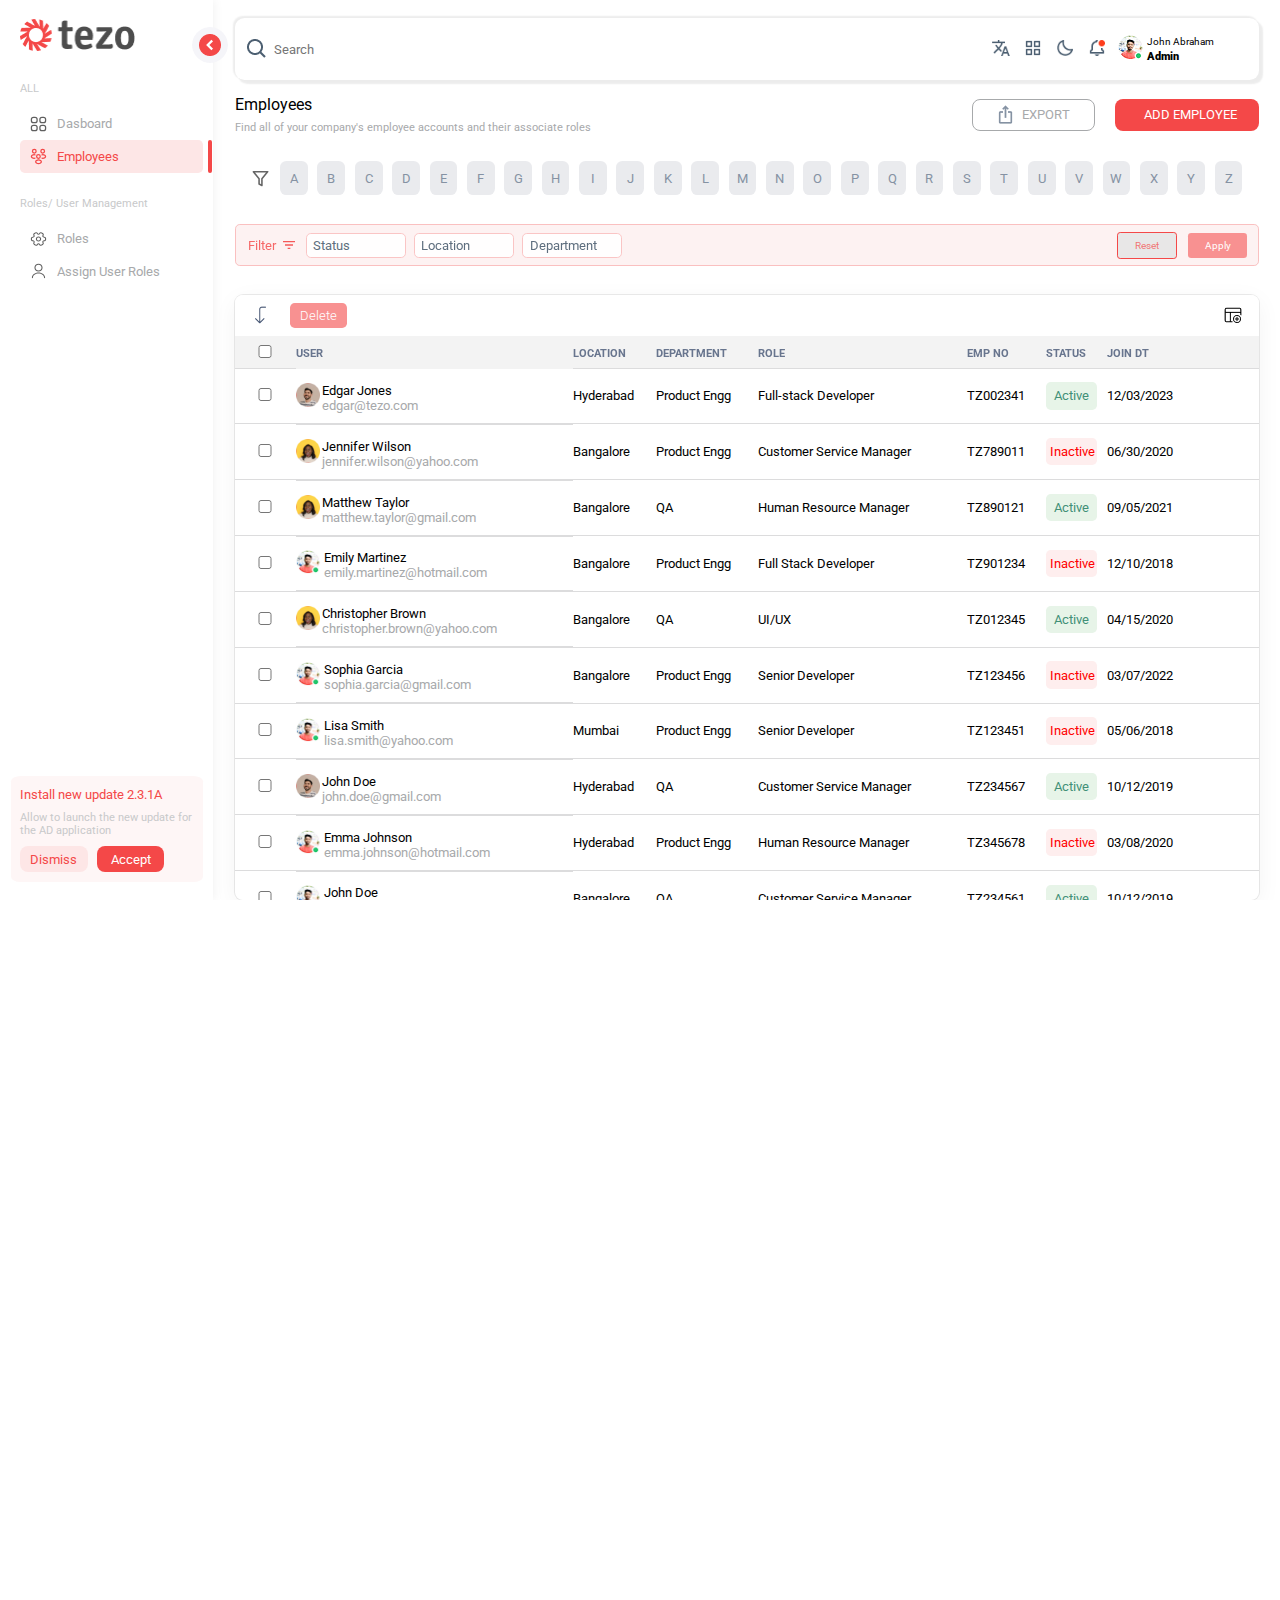
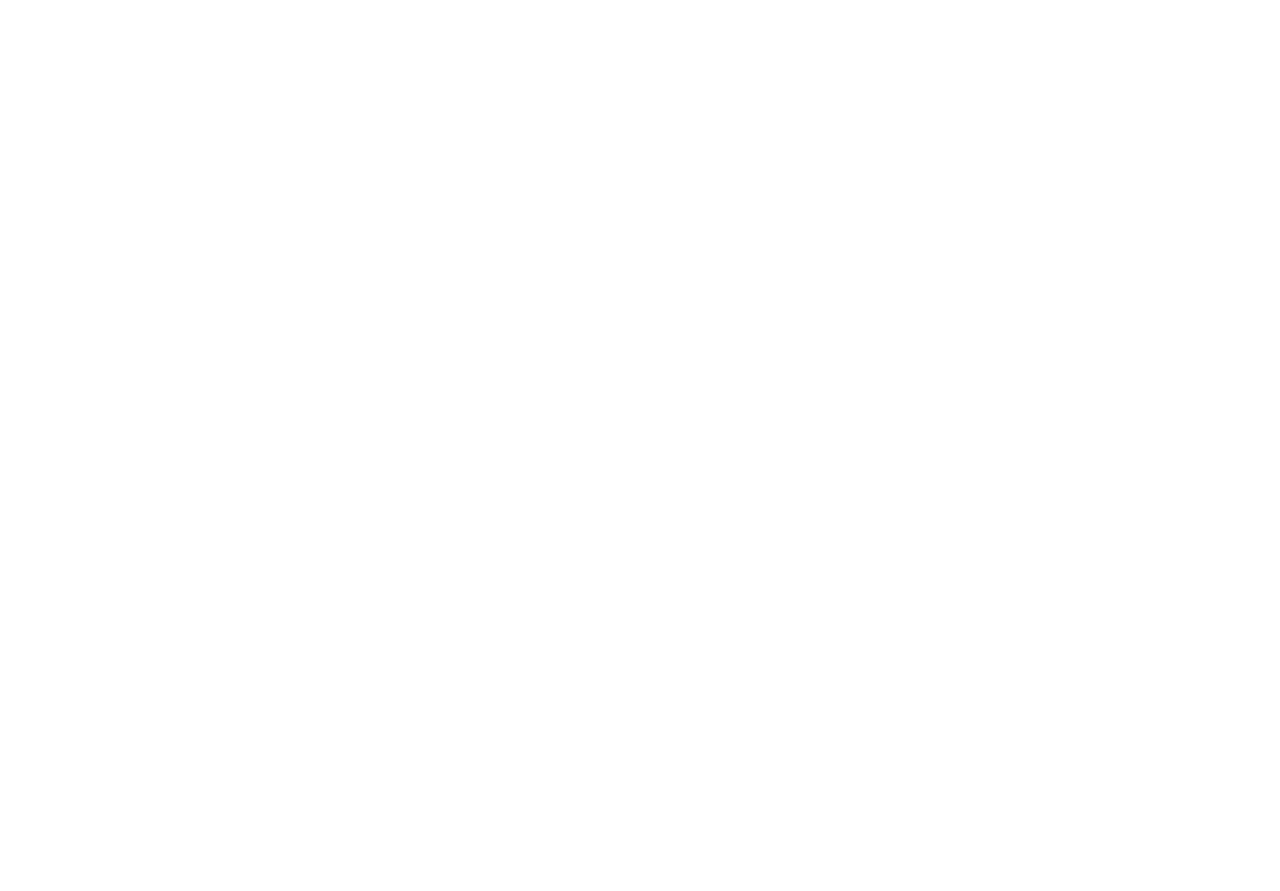
==== commit 5968bef9: "changes" ====
--- a/index.html
+++ b/index.html
@@ -179,10 +179,8 @@
                 <div class="filter-btn  dropdown-btn" onclick="showFilter()"><svg xmlns="http://www.w3.org/2000/svg"
                         width="1em" height="1em" viewBox="0 0 24 24">
                         <g fill="none" fill-rule="evenodd">
-                            <path
-                                d="M24 0v24H0V0zM12.593 23.258l-.011.002l-.071.035l-.02.004l-.014-.004l-.071-.035c-.01-.004-.019-.001-.024.005l-.004.01l-.017.428l.005.02l.01.013l.104.074l.015.004l.012-.004l.104-.074l.012-.016l.004-.017l-.017-.427c-.002-.01-.009-.017-.017-.018m.265-.113l-.013.002l-.185.093l-.01.01l-.003.011l.018.43l.005.012l.008.007l.201.093c.012.004.023 0 .029-.008l.004-.014l-.034-.614c-.003-.012-.01-.02-.02-.022m-.715.002a.023.023 0 0 0-.027.006l-.006.014l-.034.614c0 .012.007.02.017.024l.015-.002l.201-.093l.01-.008l.004-.011l.017-.43l-.003-.012l-.01-.01z" />
-                            <path fill="currentColor"
-                                d="M3 4.5A1.5 1.5 0 0 1 4.5 3h15A1.5 1.5 0 0 1 21 4.5v2.086A2 2 0 0 1 20.414 8L15 13.414v7.424a1.1 1.1 0 0 1-1.592.984l-3.717-1.858A1.25 1.25 0 0 1 9 18.846v-5.432L3.586 8A2 2 0 0 1 3 6.586zM5 5v1.586l5.56 5.56a1.5 1.5 0 0 1 .44 1.061v5.175l2 1v-6.175c0-.398.158-.78.44-1.06L19 6.585V5z" />
+                            <path d="M24 0v24H0V0zM12.593 23.258l-.011.002l-.071.035l-.02.004l-.014-.004l-.071-.035c-.01-.004-.019-.001-.024.005l-.004.01l-.017.428l.005.02l.01.013l.104.074l.015.004l.012-.004l.104-.074l.012-.016l.004-.017l-.017-.427c-.002-.01-.009-.017-.017-.018m.265-.113l-.013.002l-.185.093l-.01.01l-.003.011l.018.43l.005.012l.008.007l.201.093c.012.004.023 0 .029-.008l.004-.014l-.034-.614c-.003-.012-.01-.02-.02-.022m-.715.002a.023.023 0 0 0-.027.006l-.006.014l-.034.614c0 .012.007.02.017.024l.015-.002l.201-.093l.01-.008l.004-.011l.017-.43l-.003-.012l-.01-.01z" />
+                            <path fill="currentColor" d="M3 4.5A1.5 1.5 0 0 1 4.5 3h15A1.5 1.5 0 0 1 21 4.5v2.086A2 2 0 0 1 20.414 8L15 13.414v7.424a1.1 1.1 0 0 1-1.592.984l-3.717-1.858A1.25 1.25 0 0 1 9 18.846v-5.432L3.586 8A2 2 0 0 1 3 6.586zM5 5v1.586l5.56 5.56a1.5 1.5 0 0 1 .44 1.061v5.175l2 1v-6.175c0-.398.158-.78.44-1.06L19 6.585V5z" />
                         </g>
                     </svg>Filter</div>
                 <div class="profile-btn  dropdown-btn"><img src="images/icon-setting.png" alt=""> profile</div>
@@ -335,7 +333,7 @@
 
                     <div class="profile-image-container flex" id="profileImageContainer">
                         <div class="default-profile-photo flex">
-                            <img src="/images/icon-add-emp.svg" alt="Default User Image"
+                            <img src="/images/icon-add-amp.svg" alt="Default User Image"
                                 id="profileImagePreview" />
                         </div>
 
--- a/style.css
+++ b/style.css
@@ -434,7 +434,7 @@
     align-items: center;
     height: 60%;
     padding: 0.4% 0.5%;
-    width: 17%;
+    width: 13%;
 }
 
 .add-employee-button button {
